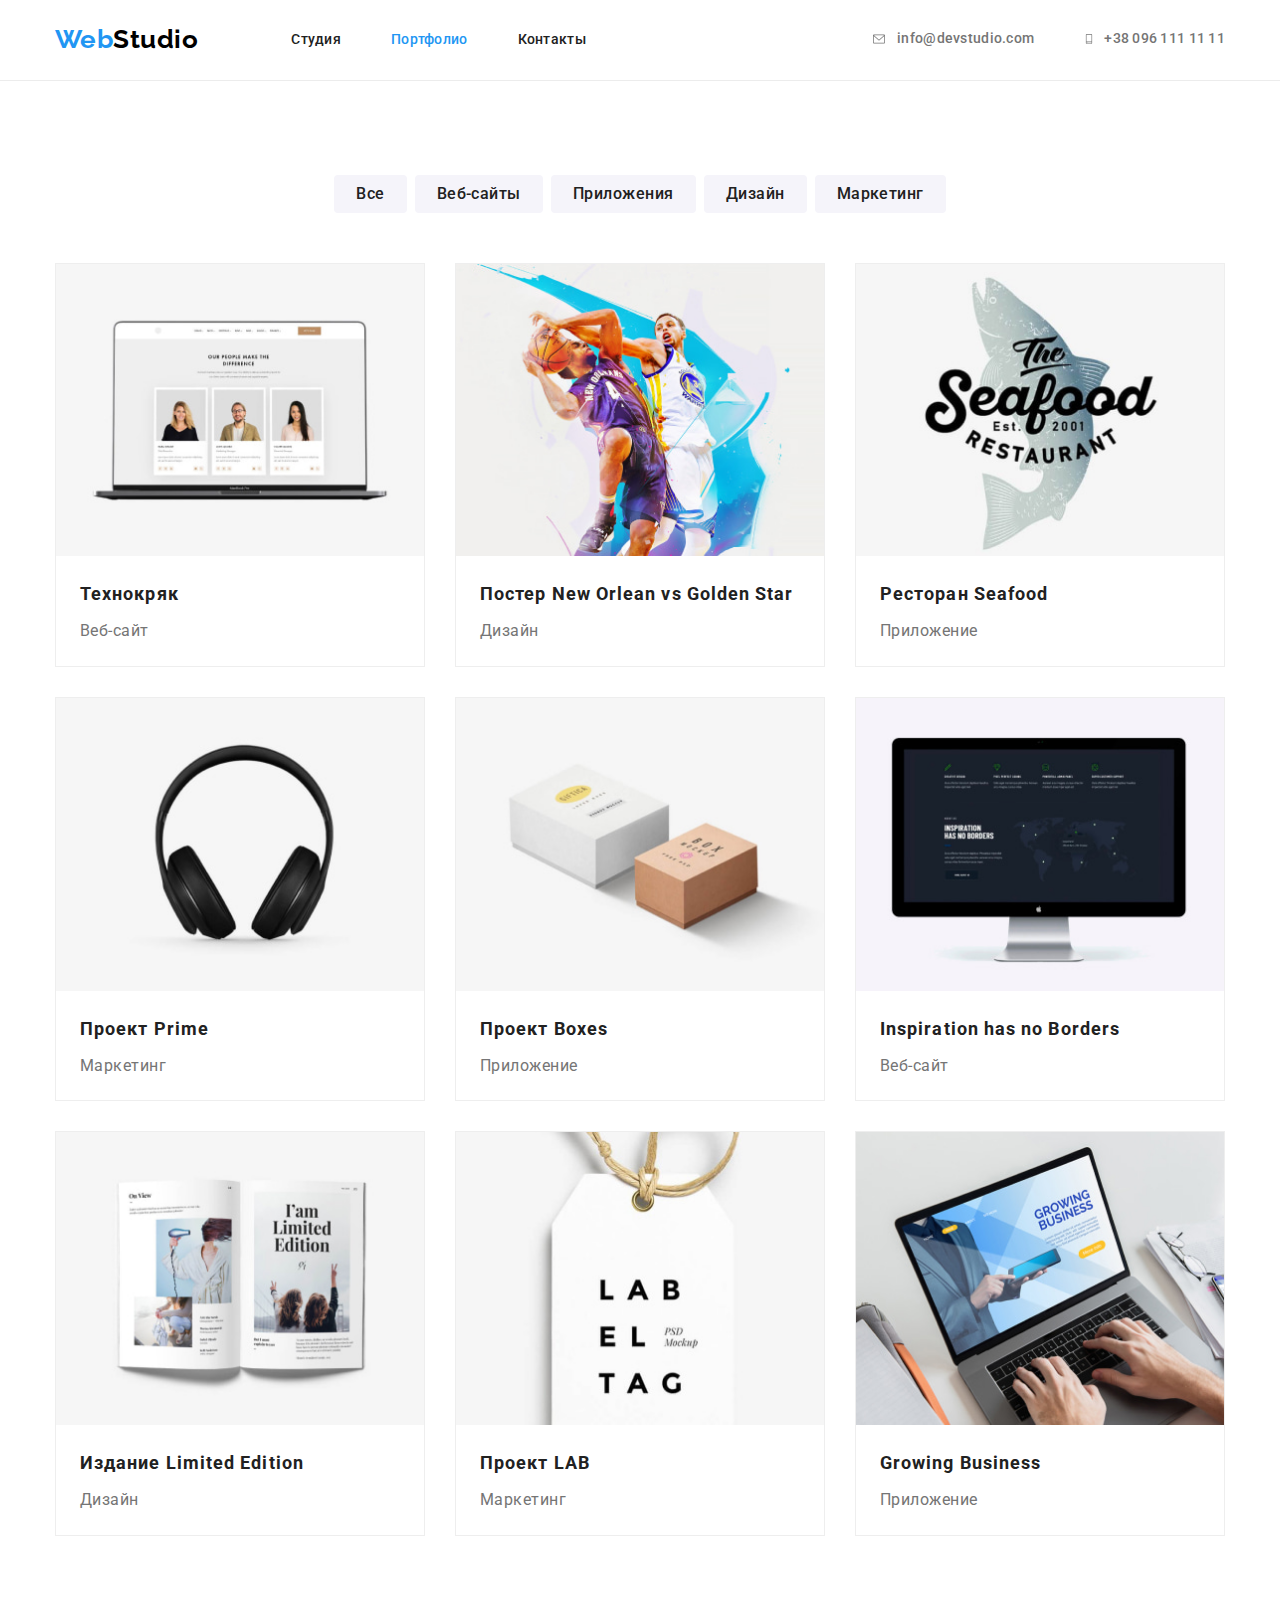
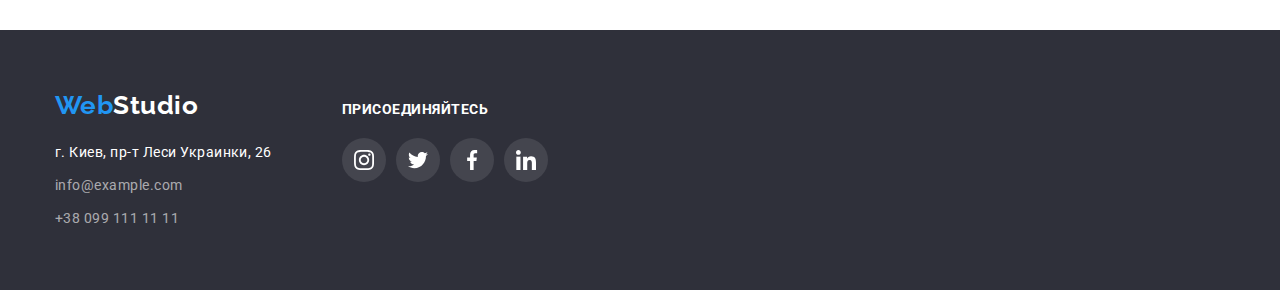
==== portfolio.html @ 02fa5efd "Initial commit" ====
<!DOCTYPE html>
<html lang="ru">
<head>
    <meta charset="UTF-8">
    <meta http-equiv="X-UA-Compatible" content="IE=edge">
    <meta name="viewport" content="width=device-width, initial-scale=1.0">
    <title>Portfolio</title>
    <link rel="preconnect" href="https://fonts.googleapis.com">
    <link rel="preconnect" href="https://fonts.gstatic.com" crossorigin>
    <link href="https://fonts.googleapis.com/css2?family=Raleway:wght@700&family=Roboto:wght@400;500;700;900&display=swap"
        rel="stylesheet">
    <link rel="stylesheet" href="https://cdnjs.cloudflare.com/ajax/libs/modern-normalize/1.1.0/modern-normalize.min.css">
    <link rel="stylesheet" href="./css/styles.css">
</head>
<body>
    <!--Header-->
    <header class="page-header portfolio">
        <div class="container">
            <a href="" class="logo-link"> <span class="logo-page-web">Web</span><span class="logo-page-studio">Studio</span></a>
            <nav>
                <ul class="site-nav list">
                    <li class="item"> <a href="./index.html" class="link ">Студия</a></li>
                    <li class="item"> <a href="./portfolio.html" class="link current">Портфолио </a></li>
                    <li class="item"> <a href="./contacts.html" class="link">Контакты</a></li>
                </ul>
            </nav>
            <ul class="contact-nav list">
                <li class="item"> <a href="mailto:info@devstudio.com" class="link envelope"> <svg class="mail-icon" width="16px"
                            height="12px">
                            <use href="./images/icons.svg#icon-envelope"></use>
                        </svg> info@devstudio.com</a></li>
                <li class="item"><a href="tel:+380961111111" class="link smartphone"> <svg class="smartphone-icon">
                            <use href="./images/icons.svg#icon-smartphone"></use>
                        </svg> +38 096 111 11 11</a></li>
            </ul>
        </div>
    </header>
    <!--Main-->
    <main>
        <section class="section projects">
            <div class="container">
                <ul class="project-filter list">
                    <li class="project-button">
                        <button type="button" class="button-filter">Все</button>
                    </li>
                    <li class="project-button">
                        <button type="button" class="button-filter">Веб-сайты</button>
                    </li>
                    <li class="project-button">
                        <button type="button" class="button-filter">Приложения</button>
                    </li>
                    <li class="project-button">
                        <button type="button" class="button-filter">Дизайн</button>
                    </li>
                    <li class="project-button">
                        <button type="button" class="button-filter">Маркетинг</button>
                    </li>
                </ul>
                   
        <!--Main menu-->
        <!--Скрытый заголовок-->
        <h1 class="visually-hidden">Список проектов</h1>
        <ul class="project-list list">
            <li class="project-item"> <a href="" class="link">
                <img src="./images/technokryak.jpg" alt="Фото Технокряк" width="370">
                <div class="project-block">
                <h2 class="project-name" >Технокряк</h2>
                <p class="project-desc">Веб-сайт</p>
                </div>
                </a>
            </li>
            <li class="project-item"> <a href="" class="link">
            <img src="./images/new_orlean.jpg" alt="Фото Нью орлеан" width="370">
            <div class="project-block">
                <h2 class="project-name">Постер New Orlean vs Golden Star</h2>
                    <p class="project-desc">Дизайн</p>
                    </div>
                </a>
            </li>
            <li class="project-item"> <a href="" class="link">
            <img src="./images/seafood.jpg" alt="Фото Си фуд" width="370">
            <div class="project-block">
                <h2 class="project-name">Ресторан Seafood</h2>
                    <p class="project-desc">Приложение</p>
                    </div>
                </a>
                </li>
            <li class="project-item"> <a href="" class="link">
                <img src="./images/prime.jpg" alt="Фото Прайм" width="370">
                <div class="project-block">
                <h2 class="project-name">Проект Prime</h2>
                <p class="project-desc">Маркетинг</p>
                </div>
                </a>
            </li>
            <li class="project-item"> <a href="" class="link">
            <img src="./images/boxes.jpg" alt="Фото Боксес" width="370">
            <div class="project-block">
                <h2 class="project-name">Проект Boxes</h2>
                <p class="project-desc">Приложение</p>
                </div>
            </a>
            </li>
            <li class="project-item"> <a href="" class="link">
            <img src="./images/no_borders.jpg" alt="Фото Но бордерс" width="370">
            <div class="project-block">
                <h2 class="project-name">Inspiration has no Borders</h2>
                <p class="project-desc">Веб-сайт</p>
                </div>
            </a>
            </li>
            <li class="project-item"> <a href="" class="link">
            <img src="./images/limited_edition.jpg" alt="Фото Лимитед едишн" width="370">
            <div class="project-block">
                <h2 class="project-name">Издание Limited Edition</h2>
                <p class="project-desc">Дизайн</p>
                </div>
            </a>
            </li>
            <li class="project-item"> <a href="" class="link">
            <img src="./images/lab.jpg" alt="Фото Лаб" width="370">
            <div class="project-block">
                <h2 class="project-name">Проект LAB</h2>
                <p class="project-desc">Маркетинг</p>
                </div>
            </a>
            </li>
            <li class="project-item"> <a href="" class="link">
            <img src="./images/gr_business.jpg" alt="Фото растущий бизнес" width="370">
            <div class="project-block">
                <h2 class="project-name">Growing Business</h2>
                <p class="project-desc">Приложение</p>
                </div>
            </a>
            </li>
        </ul>
        </div>
        </section>
    </main>

    <!--Footer-->
    <footer class="footer-nav">
        <div class="container footer">
            <div>
                <a href="" class="logo-link"><span class="logo-page-web">Web</span><span
                        class="logo-page-studio-white">Studio</span></a>
                <address class="adress">г. Киев, пр-т Леси Украинки, 26 <br>
                    <a href="mailto:info@example.com" class="contact">info@example.com</a><br>
                    <a href="tel:+380991111111" class="contact">+38 099 111 11 11</a>
                </address>
            </div>
            <div class="block-follow">
                <h3 class="follow">присоединяйтесь</h3>
                <ul class="list follow-order">
                    <li class="social instagram">
                        <a href="" class="link "><svg class="icon-footer">
                                <use href="./images/icons.svg#icon-instagram"></use>
                            </svg></a>
                    </li>
                    <li class="social twitter">
                        <a href="" class="link ">
                            <svg class="icon-footer">
                                <use href="./images/icons.svg#icon-twitter"></use>
                            </svg> </a>
                    </li>
                    <li class="social facebook">
                        <a href="" class="link ">
                            <svg class="icon-footer">
                                <use href="./images/icons.svg#icon-facebook"></use>
                            </svg>
                        </a>
                    </li>
                    <li class="social linkedin">
                        <a href="" class="link ">
                            <svg class="icon-footer">
                                <use href="./images/icons.svg#icon-linkedin"></use>
                            </svg>
                        </a>
                    </li>
                </ul>
            </div>
        </div>
    
    </footer>
</body>
---- css/styles.css ----
:root {
  --brand-blue-color: #2196f3;
  --brand-black-color: #212121;
  --brand-grey-color: #757575;
  --background-page: #ffffff;
  --brand-white-color: #ffffff;
  --background-button-grey: #f5f4fa;
  --background-darkgrey: #2f303a;
  --card-set-gap: 30px;
}
body {
  color: var(--brand-black-color);
  background-color: var(--background-page);
  font-family: Roboto, sans-serif;
  letter-spacing: 0.03em;
  margin: 0px;
}
.list {
  list-style: none;
  padding: 0;
  margin: 0;
}
.container {
  width: 1200px;
  padding-left: 15px;
  padding-right: 15px;
  margin-left: auto;
  margin-right: auto;
  /* outline: 2px solid tomato; */
}
.section {
  padding-top: 94px;
  padding-bottom: 94px;
}
img {
  display: block;
  max-width: 100%;
  height: auto;
}

/*Стили для index.html*/
/*Header*/
.page-header {
  border-bottom: 1px solid #ececec;
  /* background-color: thistle; */
}
.page-header > .container {
  display: flex;
  align-items: center;
  padding-top: 24px;
  padding-bottom: 25px;
}

.logo-link {
  text-decoration: none;
  
  margin-right: 93px;
}
.logo-page-web {
  color: var(--brand-blue-color);

  font-family: Raleway, sans-serif;
  font-style: normal;
  font-weight: bold;
  font-size: 26px;
  line-height: 1.19;
}
.logo-page-studio {
  color: #000000;

  font-family: Raleway, sans-serif;
  font-style: normal;
  font-weight: bold;
  font-size: 26px;
  line-height: 1.19;
}
.site-nav {
  display: flex;
}
.site-nav .item {
  margin-right: 50px;
}

.site-nav .item:last-child {
  margin-right: 0;
}
.site-nav .link {
  color: var(--brand-black-color);
  text-decoration: none;

  font-style: normal;
  font-weight: 500;
  font-size: 14px;
  line-height: 1.14;
  letter-spacing: 0.02em;
}
.site-nav .link.current {
  color: var(--brand-blue-color);
}
.site-nav .link:hover,
.site-nav .link:focus {
  color: var(--brand-blue-color);
}
.contact-nav {
  display: flex;
  margin-left: auto;
   
  
}
.contact-nav .item{
  
  align-items: center;
 
}
.contact-nav .item + .item {
  margin-left: 50px;
  
}

.contact-nav .link {
  display: flex;
  color: var(--brand-grey-color);
  text-decoration: none;

  font-style: normal;
  font-weight: 500;
  font-size: 14px;
  line-height: 1.14;
  letter-spacing: 0.02em;
  align-items: center;
  justify-content: center;
 
  
}
.contact-nav .link:hover .mail-icon,
.contact-nav .link:focus .mail-icon {
  fill: var(--brand-blue-color);
  cursor: pointer;
}
.contact-nav .link:hover,
.contact-nav .link:focus{
  color: var(--brand-blue-color);
}

.mail-icon{
 display: inline-block;
 
  fill: currentColor;
  width: 16px;
  height: 12px;
  margin-right: 10px;

    
}

.smartphone-icon{
  width: 10px;
  height: 12px;
  
  margin-right: 10px;
  fill: currentColor;
}

/* .contact-nav .link::before{
  display: inline-block;
  align-items: center;
  content: "";
 background-position: center;
 background-size: contain;
  margin-right: 10px; */
  
  
  /* background-color: #212121; */
  
/* } */
/* .contact-nav .link.envelope::before{
   height: 12px;
  width: 16px;
  background-image: url(../images/envelope.svg);
}
.contact-nav .link.smartphone::before{
   height: 16px;
  width: 10px;
  background-image: url(../images/smartphone.svg);
} */


/*main*/
.section-hero-title {
  /* background-color: var(--background-darkgrey); */
  background-image: linear-gradient( rgba(47, 48, 58, 0.4), rgba(47, 48, 58, 0.4)),
  url("../images/hero.jpg");
  height: 600px;
  max-width: 1600px;
  margin-right: auto;
  margin-left: auto;

  padding-top: 200px;
  padding-bottom: 200px;
}
.container.hero {
  text-align: center;
}
.hero-title {
  color: var(--brand-white-color);

  font-style: normal;
  font-weight: 900;
  font-size: 44px;
  line-height: 1.36;

  letter-spacing: 0.06em;
  text-transform: uppercase;

  width: 700px;
  margin-right: auto;
  margin-left: auto;
  margin-bottom: 30px;
  margin-top: 0px;
}

.button {
  all: unset;
  background-color: var(--brand-blue-color);
  color: var(--brand-white-color);
  box-shadow: 0px 4px 4px rgba(0, 0, 0, 0.15);
  border-radius: 4px;

  cursor: pointer;

  font-family: inherit;
  font-style: normal;
  font-weight: bold;
  font-size: 16px;
  line-height: 1.87;
  text-align: center;
  letter-spacing: 0.06em;

  display: inline-block;
  padding: 10px 32px;
}
.button:hover,
.button:focus {
  filter: drop-shadow(0px 4px 4px rgba(0, 0, 0, 0.25))
    drop-shadow(0px 4px 4px rgba(0, 0, 0, 0.25));
}

/* Наши преимущества */
.section.features {
  padding-bottom: 0;
  /*   
  background-color: yellow; */
}
/* Скрытый заголовок */
.visually-hidden {
  position: absolute;
  width: 1px;
  height: 1px;
  margin: -1px;
  border: 0;
  padding: 0;
  white-space: nowrap;
  clip-path: inset(100%);
  clip: rect(0 0 0 0);
  overflow: hidden;
}
.features-item {
  margin-right: 30px;
}
.features-item:last-child {
  margin-right: 0;
}
.features-list{
  display: flex;
  width: 270px;
  height: 120px;
background-color: var(--background-button-grey);
margin-bottom: 30px;
align-items: center;
justify-content: center;
}
.features-icon{
  width: 70px;
  height: 70px;
  
}

/* .features-item::before{
  content: "";
display: block;
height: 120px;
margin-bottom: 30px;
background-color:var(--background-button-grey);


}
.features-item.icon-antenna::before{

background-image: url(../images/icon-antenna.svg);
background-repeat: no-repeat;
background-position:center;
}
.features-item.icon-clock::before{

background-image: url(../images/icon-clock.svg);
background-repeat: no-repeat;
background-position:center;
}
.features-item.icon-diagram::before{

background-image: url(../images/icon-diagram.svg);
background-repeat: no-repeat;
background-position:center;
}
.features-item.icon-astronaut::before{

background-image: url(../images/icon-astronaut.svg);
background-repeat: no-repeat;
background-position:center;
} */
.subtitle .features {
  font-style: normal;
  font-size: 14px;
  line-height: 1.14;
  text-transform: uppercase;
  margin-bottom: 10px;
  margin-top: 0;
}
.subtitle .features-desc {
  color: var(--brand-grey-color);

  font-size: 14px;
  line-height: 1.71;
  margin-bottom: 0;
  margin-top: 0;
}
.subtitle.list {
  display: flex;
}
/* Чем мы занимаемся */
.item-activity {
  margin-right: 30px;
}
.item-activity:last-child {
  margin-right: 0;
}
.section.activity {
  /* background-color: rebeccapurple; */
  
}
.title {
  font-style: normal;
  font-size: 36px;
  line-height: 1.16;
  text-align: center;
  margin-top: 0;
  /* padding-top: 0; */
  margin-bottom: 50px;
}
.list.activity {
  display: flex;
}
/* Наша команда */
.section.team {
  background-color: var(--background-button-grey);
  
}
.team-person {
  background-color: var(--brand-white-color);
  box-shadow: 0px 1px 3px rgba(0, 0, 0, 0.12), 0px 1px 1px rgba(0, 0, 0, 0.14),
    0px 2px 1px rgba(0, 0, 0, 0.2);
  border-radius: 0px 0px 4px 4px;
  margin-right: 30px;
}
.team-person:last-child {
  margin-right: 0;
}
.name-block {
  padding-top: 30px;
  padding-bottom: 30px;
}
.team-card.list {
  display: flex;
}
/* .team-title {
  font-style: normal;
  font-size: 36px;
  line-height: 1.16;
  text-align: center;
  margin-top: 0;
  margin-bottom: 50px;
   */
/* } */
.team-person .name {
  font-style: normal;
  font-weight: 500;
  font-size: 16px;
  line-height: 1.18;
  text-align: center;
  margin-top: 0;
  margin-bottom: 10px;
}
.team-person .job {
  color: var(--brand-grey-color);

  font-style: normal;
  font-size: 16px;
  line-height: 1.18;
  text-align: center;
  margin-top: 0;
  margin-bottom: 16px;
}
.team-follow{
  display: flex;
  margin-right: 32px;
  margin-left: 32px;
}



.team-follow .link{
 display: flex;
  justify-content: center;
  align-items: center;
  width: 44px;
  height: 44px;
}
.team-follow .social{
margin-right: 10px;
}
.team-follow .social:last-child{
margin-right: 0;
}
.social-icon{
display: inline-block;
  width: 20px;
  height: 20px;
  fill: #AFB1B8;}

.team-follow .link:hover .social-icon,
.team-follow .link:focus .social-icon{
fill: var(--background-page);
}
.team-follow .link:hover,
.team-follow .link:focus{
  background-color: var(--brand-blue-color);
  border-radius: 50%;
}

/* .team-follow .social::before{
  
  background-color: #2196f3;
}
.social.instagram-team::before{
  background-image: url(../images/instagram.svg);
}
.social.twitter-team::before{
  background-image: url(../images/twitter.svg);
}
.social.facebook-team::before{
  background-image: url(../images/facebook.svg);
}
.social.linkedin-team::before{
  background-image: url(../images/linkedin.svg);
} */

/* Постоянные клиенты */
.client.list{
  display: flex;
  margin: 0;
 
}
.client-item >.link{
  display: flex;
  width: 100%;
  height: 100%;
  border: 1px solid #AFB1B8;
  border-radius: 4px;
  align-items: center;
  justify-content: center;
  
  
}
.client-item{
  display: inline-block;
  
  width: 170px;
  height: 92px;
  margin-right: 30px;
   
}
.client-item:last-child{
  margin-right: 0;
}
.company-icon{
  
  width: 106px;
  height: 60px;
  fill: #AFB1B8;
 
  
}
.client-item >.link:hover .company-icon,
.client-item >.link:focus .company-icon{
  fill: var(--brand-blue-color);
}
.client-item >.link:hover,
.client-item >.link:focus{
  border: 1px solid var(--brand-blue-color);
}


/*footer*/
.footer-nav {
  padding-top: 60px;
  padding-bottom: 60px;
  background-color: var(--background-darkgrey);
  
}

.container.footer{
  display: flex;
}
.adress {
  color: var(--brand-white-color);

  font-style: normal;
  font-weight: normal;
  font-size: 14px;
  line-height: 1.71;
  
}
.footer-nav .contact {
  color: rgba(255, 255, 255, 0.6);
  text-decoration: none;

  font-style: normal;
  font-weight: normal;
  font-size: 14px;
  line-height: 1.71;
  display: inline-block;
  padding-top: 9px;
}
.footer-nav .contact:focus,
.footer-nav .contact:hover {
  color: var(--brand-blue-color);
}
.logo-page-studio-white {
  color: var(--brand-white-color);

  font-family: Raleway, sans-serif;
  font-style: normal;
  font-weight: bold;
  font-size: 26px;
  line-height: 1.19;
}

.footer-nav .logo-link {
  display: inline-block;

  padding-bottom: 20px;
  margin-right: 0;
}
.block-follow{
  margin-left: 70px;
  padding-top: 12px;
  padding-bottom: 40px;
}
.follow{
font-style: normal;
font-size: 14px;
line-height: 1.14;

  margin-top: 0;
  margin-bottom: 20px;
  color: var(--brand-white-color);
  text-transform: uppercase;
}
.follow-order{
  display: flex;
  margin-top: 0;
}
.follow-order .social{
margin-right: 10px;
}
.follow-order .social:last-child{
  margin-right: 0;
}

.social .link{
 
  display: flex;
  background-color:  rgba(255, 255, 255, 0.1);
  border-radius: 50%;
  justify-content: center;
  align-items: center;
  width: 44px;
  height: 44px;
}

/* .social::before{
  display: block;
  content: "";
  width: 44px;
  height: 44px;
  border-radius: 50%;
  background-position: center;
  background-repeat: no-repeat;
  background-size: 20px 20px;
    
} */

.icon-footer{
  display: inline-block;
  width: 20px;
  height: 20px;
  fill: var(--background-page);
}
.follow-order > .social .link:hover,
.follow-order > .social .link:focus{
  background-color: var(--brand-blue-color);
  border-radius: 50%;
  width: 44px;
  height: 44px;
  cursor: pointer;
}
/* .social.instagram::before{
  background-image: url(../images/instagram.svg);
  background-color: rgba(255, 255, 255, 0.1);
}
.social.twitter::before{
  background-image: url(../images/twitter.svg);
   background-color: rgba(255, 255, 255, 0.1);
}
.social.facebook::before{
  background-image: url(../images/facebook.svg);
   background-color: rgba(255, 255, 255, 0.1);
}
.social.linkedin::before{
  background-image: url(../images/linkedin.svg);
   background-color: rgba(255, 255, 255, 0.1);
} */


/*portfolio.html*/

.project-filter {
  margin-bottom: 50px;

  display: flex;
  justify-content: center;
}
.projects {
  /* background-color: rgb(160, 194, 194); */
 
}
.project-button {
  
  margin-right: 8px;
}
.project-button:last-child {
  margin-right: 0;
}

.button-filter {
  all: unset;
  color: inherit;
  background-color: var(--background-button-grey);
  border-radius: 4px;
  font-family: inherit;

  font-style: normal;
  font-weight: 500;
  font-size: 16px;
  line-height: 1.62;
  text-align: center;

  padding: 6px 22px;
}
.button-filter:hover,
.button-filter:focus {
  color: var(--brand-white-color);
  background-color: var(--brand-blue-color);
  cursor: pointer;
  box-shadow: 0px 3px 1px rgba(0, 0, 0, 0.1), 0px 1px 2px rgba(0, 0, 0, 0.08),
    0px 2px 2px rgba(0, 0, 0, 0.12);
  border-radius: 4px;
}
.project-list .link {
  text-decoration: none;
}
.project-list {
  display: flex;
  flex-wrap: wrap;
  margin-left: calc(-1 * var(--card-set-gap));
  margin-top: calc(-1 * var(--card-set-gap));
}
.project-item {
  background-color: var(--brand-white-color);
  border: 1px solid #eeeeee;
  box-sizing: border-box;
  margin-top: var(--card-set-gap);
  margin-left: var(--card-set-gap);
  flex-basis: calc((100% - 90px) / 3);
}
.project-item:hover{
  box-shadow: 0px 1px 1px rgba(0, 0, 0, 0.12), 0px 4px 4px rgba(0, 0, 0, 0.06), 1px 4px 6px rgba(0, 0, 0, 0.16);
}

.project-name {
  color: var(--brand-black-color);
  font-style: normal;
  font-weight: bold;
  font-size: 18px;
  line-height: 2;
  letter-spacing: 0.06em;
  margin-top: 0;
  margin-bottom: 4px;
  
}
.project-desc {
  color: var(--brand-grey-color);
  font-style: normal;
  font-weight: normal;
  font-size: 16px;
  line-height: 1.87;
  margin:0;
}
.project-block{
  padding: 20px 24px;
}
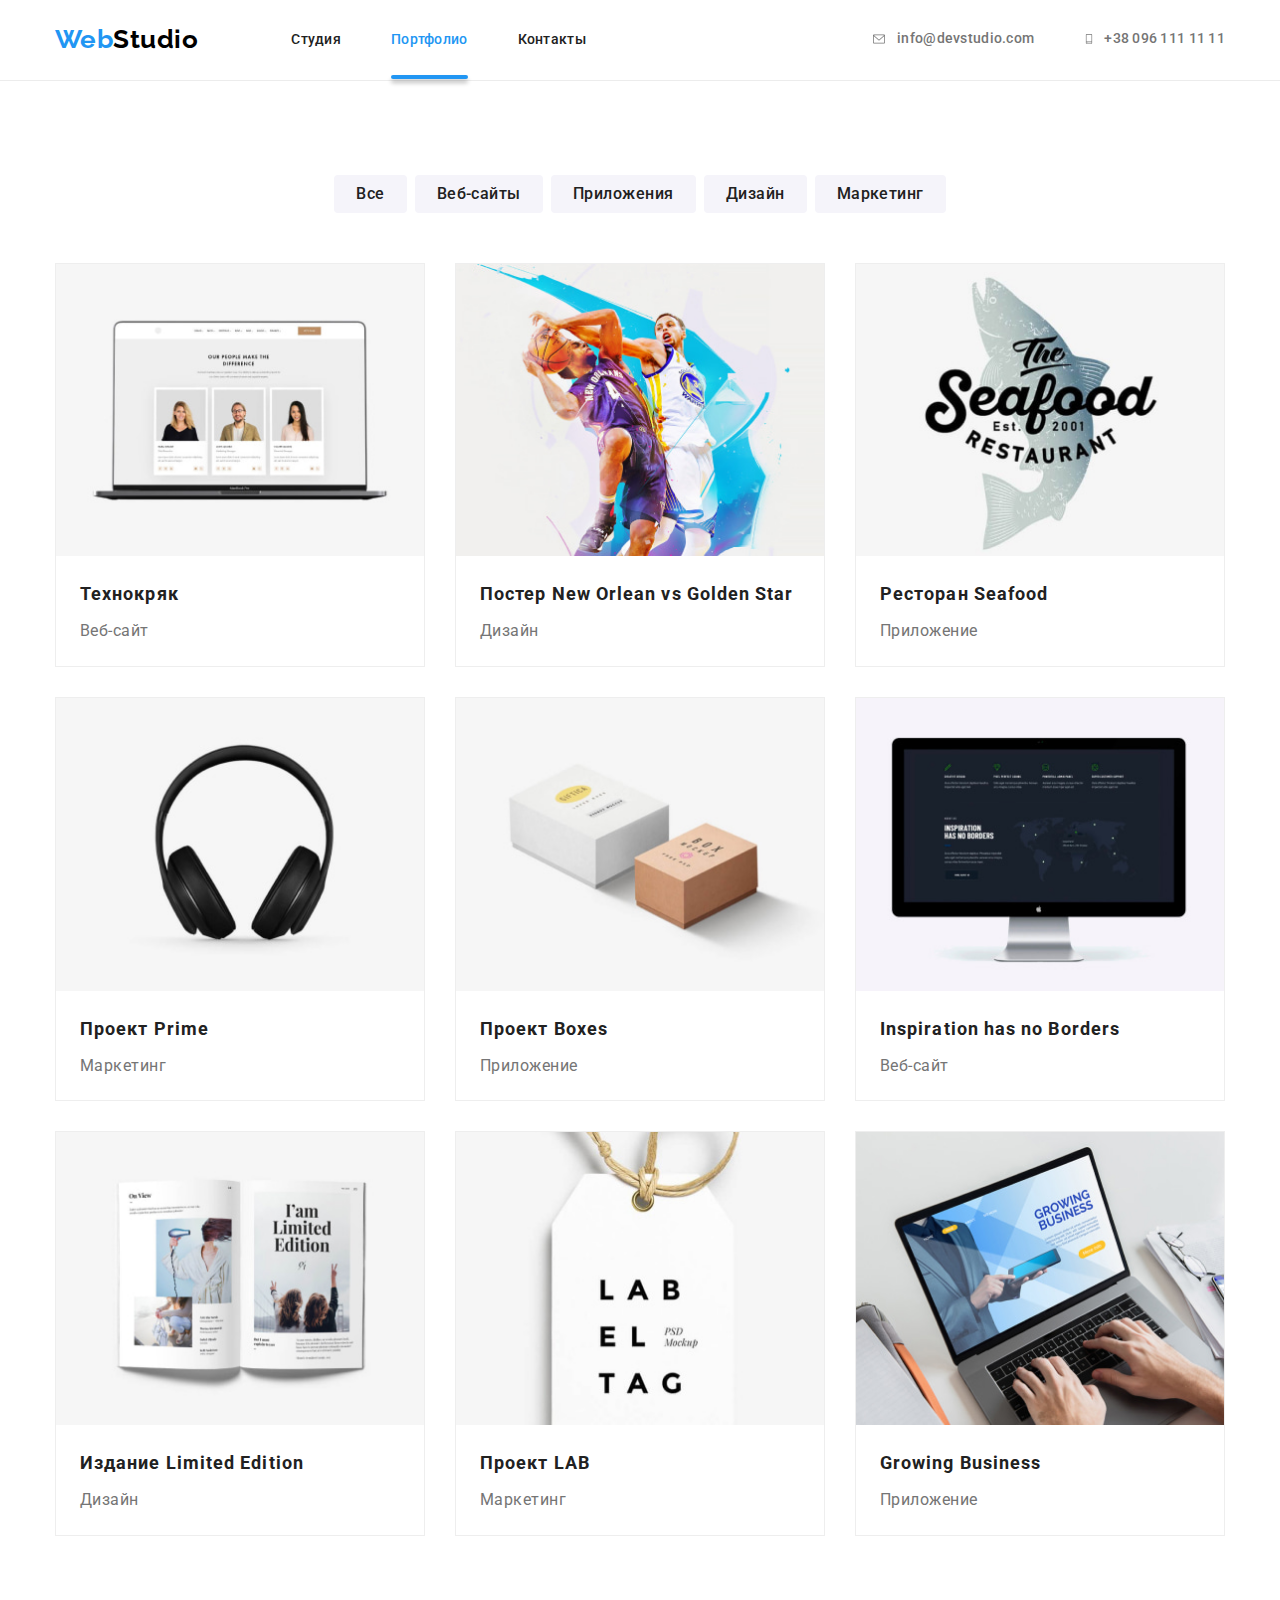
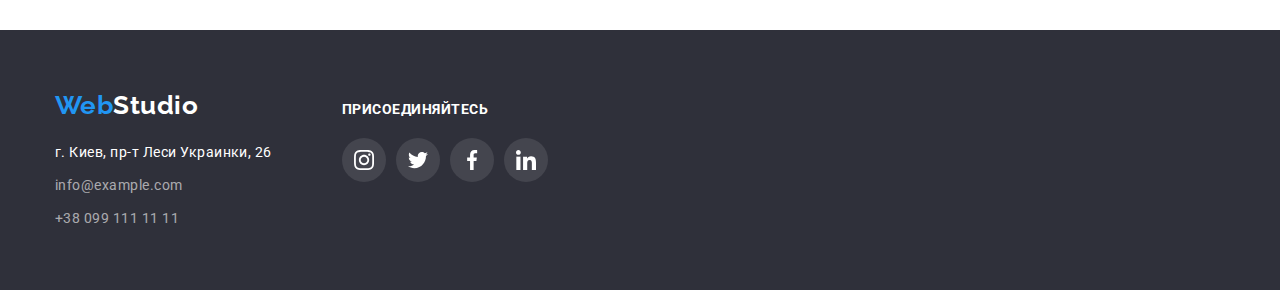
==== commit ad21e3c4: "Добавляет линию подчеркивания и оверлей в портфолио и" ====
--- a/portfolio.html
+++ b/portfolio.html
@@ -62,7 +62,11 @@
         <h1 class="visually-hidden">Список проектов</h1>
         <ul class="project-list list">
             <li class="project-item"> <a href="" class="link">
+                <div class="project-img">
                 <img src="./images/technokryak.jpg" alt="Фото Технокряк" width="370">
+                <p class="project-text">Технокряк это современная площадка распространения коронавируса. Компании используют эту платформу для цифрового
+                шпионажа и атак на защищённые сервера конкурентов.</p>
+                </div>
                 <div class="project-block">
                 <h2 class="project-name" >Технокряк</h2>
                 <p class="project-desc">Веб-сайт</p>
--- a/css/styles.css
+++ b/css/styles.css
@@ -7,6 +7,7 @@
   --background-button-grey: #f5f4fa;
   --background-darkgrey: #2f303a;
   --card-set-gap: 30px;
+  --animation: 250ms cubic-bezier(0.4, 0, 0.2, 1);
 }
 body {
   color: var(--brand-black-color);
@@ -93,9 +94,26 @@
   font-size: 14px;
   line-height: 1.14;
   letter-spacing: 0.02em;
+  position: relative;
+  padding-top: 32px;
+  padding-bottom: 32px;
 }
 .site-nav .link.current {
   color: var(--brand-blue-color);
+}
+.link.current::after{
+  content: "";
+  display: block;
+  width: 100%;
+  height: 4px;
+  background-color: var(--brand-blue-color);
+box-shadow: 0px 4px 4px rgba(0, 0, 0, 0.25);
+border-radius: 2px;
+
+  position: absolute;
+  bottom: 0;
+  left: 0;
+  
 }
 .site-nav .link:hover,
 .site-nav .link:focus {
@@ -155,7 +173,7 @@
 
 .smartphone-icon{
   width: 10px;
-  height: 12px;
+  height: 16px;
   
   margin-right: 10px;
   fill: currentColor;
@@ -642,6 +660,10 @@
 } */
 
 
+
+
+
+
 /*portfolio.html*/
 
 .project-filter {
@@ -702,9 +724,14 @@
   margin-top: var(--card-set-gap);
   margin-left: var(--card-set-gap);
   flex-basis: calc((100% - 90px) / 3);
+  
 }
 .project-item:hover{
   box-shadow: 0px 1px 1px rgba(0, 0, 0, 0.12), 0px 4px 4px rgba(0, 0, 0, 0.06), 1px 4px 6px rgba(0, 0, 0, 0.16);
+  
+}
+.project-item:hover .project-text{
+transform: translateY(0);
 }
 
 .project-name {
@@ -730,3 +757,29 @@
   padding: 20px 24px;
 }
 
+.project-img{
+  position: relative;
+  overflow: hidden;
+}
+.project-text{
+  position: absolute;
+  left: 0;
+  bottom: 0;
+  width: 100%;
+  height: 100%;
+  background-color: var(--brand-blue-color);
+display: flex;
+justify-content: center;
+align-items: center;
+padding: 63px 24px;
+margin-bottom: 0;
+
+color: var(--background-page);
+font-weight: 400;
+font-size: 18px;
+line-height: 1.56;
+letter-spacing: 0.03em;
+transform: translateY(100%);
+transition: transform var(--animation);
+
+}
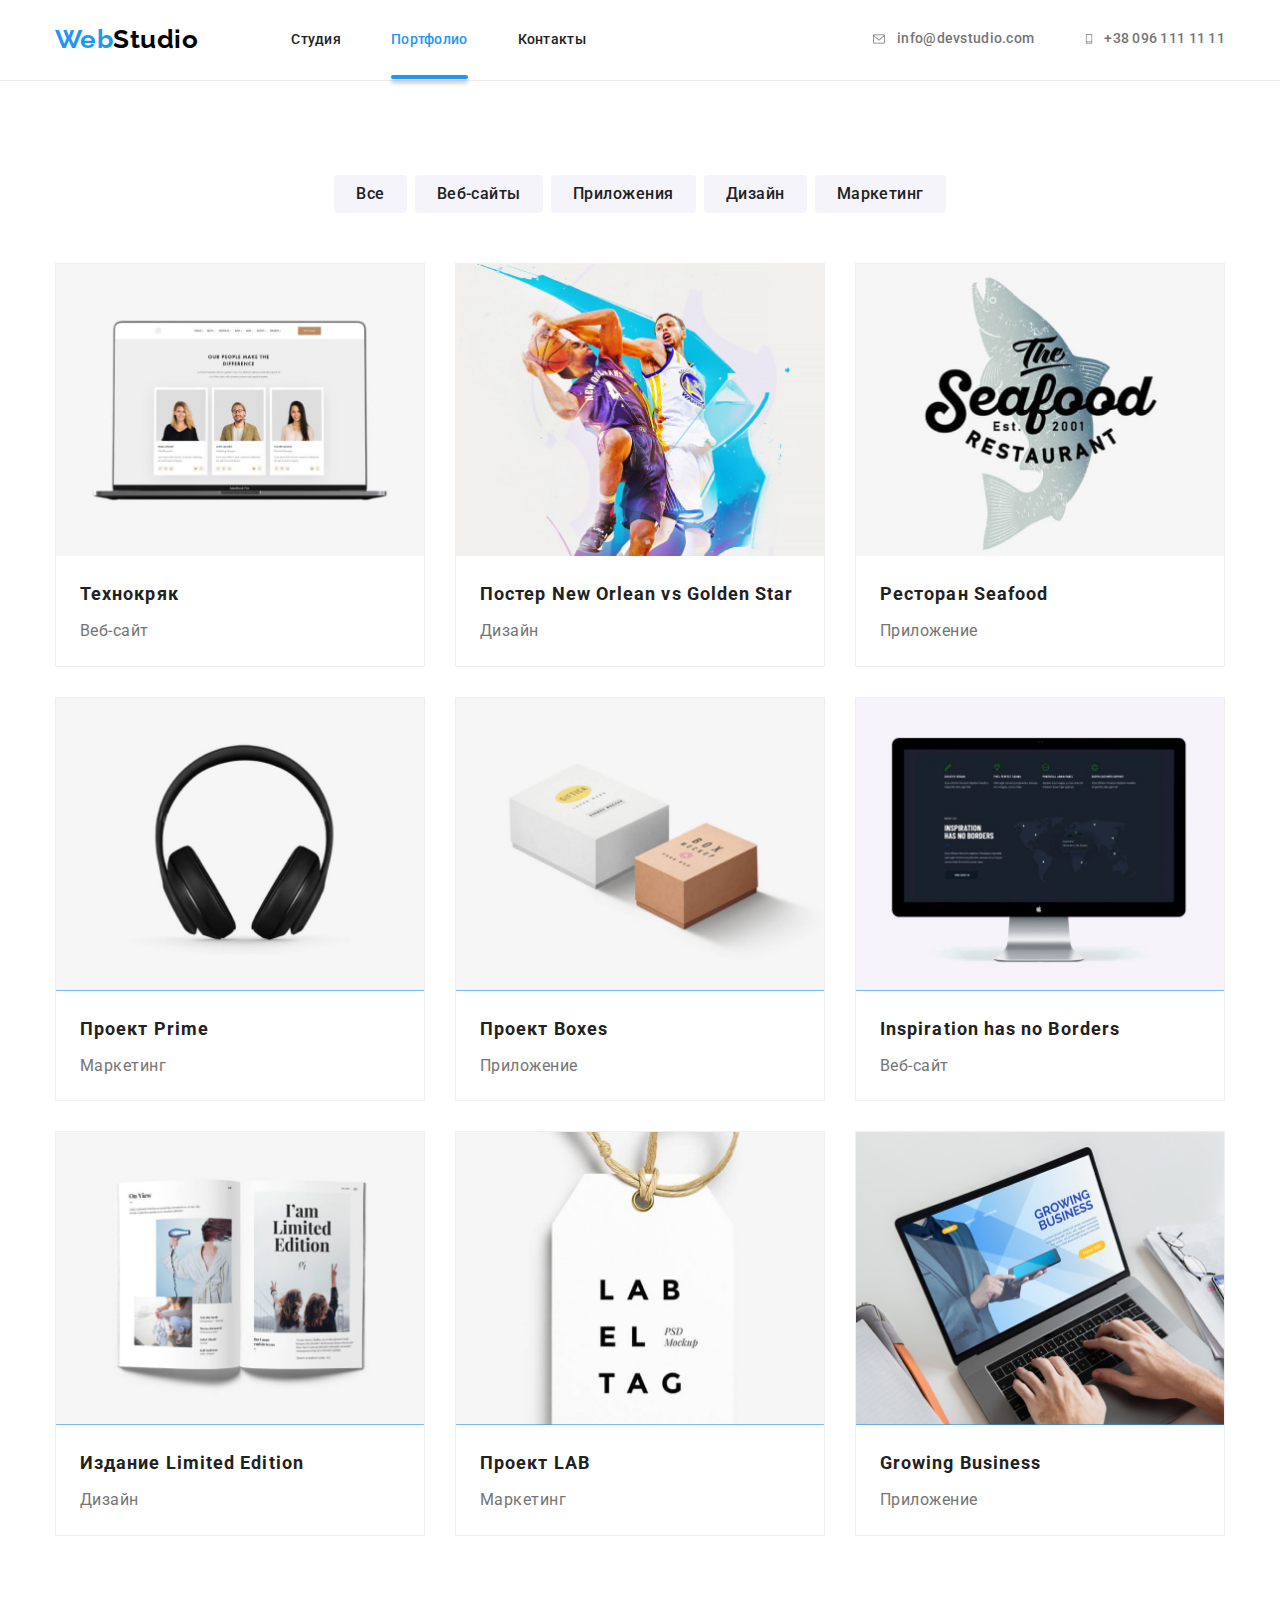
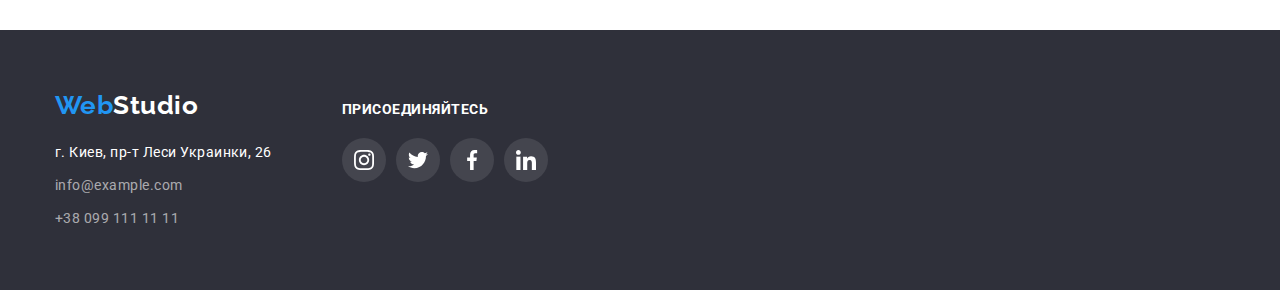
==== commit 6813cd5e: "Добавляет переходы и модальное окно" ====
--- a/portfolio.html
+++ b/portfolio.html
@@ -74,23 +74,35 @@
                 </a>
             </li>
             <li class="project-item"> <a href="" class="link">
-            <img src="./images/new_orlean.jpg" alt="Фото Нью орлеан" width="370">
-            <div class="project-block">
+            <div class="project-img">
+                <img src="./images/new_orlean.jpg" alt="Фото Нью орлеан" width="370">
+            <p class="project-text">Технокряк это современная площадка распространения коронавируса. Компании используют эту платформу для цифрового
+                шпионажа и атак на защищённые сервера конкурентов.</p>
+                </div>
+                <div class="project-block">
                 <h2 class="project-name">Постер New Orlean vs Golden Star</h2>
                     <p class="project-desc">Дизайн</p>
                     </div>
                 </a>
             </li>
             <li class="project-item"> <a href="" class="link">
-            <img src="./images/seafood.jpg" alt="Фото Си фуд" width="370">
-            <div class="project-block">
+            <div class="project-img">
+                <img src="./images/seafood.jpg" alt="Фото Си фуд" width="370">
+             <p class="project-text">Технокряк это современная площадка распространения коронавируса. Компании используют эту платформу для цифрового
+                шпионажа и атак на защищённые сервера конкурентов.</p>
+                </div>
+                <div class="project-block">
                 <h2 class="project-name">Ресторан Seafood</h2>
                     <p class="project-desc">Приложение</p>
                     </div>
                 </a>
                 </li>
             <li class="project-item"> <a href="" class="link">
+               <div class="project-img">
                 <img src="./images/prime.jpg" alt="Фото Прайм" width="370">
+                 <p class="project-text">Технокряк это современная площадка распространения коронавируса. Компании используют эту платформу для цифрового
+                шпионажа и атак на защищённые сервера конкурентов.</p>
+                </div>
                 <div class="project-block">
                 <h2 class="project-name">Проект Prime</h2>
                 <p class="project-desc">Маркетинг</p>
@@ -98,40 +110,60 @@
                 </a>
             </li>
             <li class="project-item"> <a href="" class="link">
-            <img src="./images/boxes.jpg" alt="Фото Боксес" width="370">
-            <div class="project-block">
+            <div class="project-img">
+                <img src="./images/boxes.jpg" alt="Фото Боксес" width="370">
+             <p class="project-text">Технокряк это современная площадка распространения коронавируса. Компании используют эту платформу для цифрового
+                шпионажа и атак на защищённые сервера конкурентов.</p>
+                </div>
+                <div class="project-block">
                 <h2 class="project-name">Проект Boxes</h2>
                 <p class="project-desc">Приложение</p>
                 </div>
             </a>
             </li>
             <li class="project-item"> <a href="" class="link">
-            <img src="./images/no_borders.jpg" alt="Фото Но бордерс" width="370">
-            <div class="project-block">
+            <div class="project-img">
+                <img src="./images/no_borders.jpg" alt="Фото Но бордерс" width="370">
+             <p class="project-text">Технокряк это современная площадка распространения коронавируса. Компании используют эту платформу для цифрового
+                шпионажа и атак на защищённые сервера конкурентов.</p>
+                </div>
+                <div class="project-block">
                 <h2 class="project-name">Inspiration has no Borders</h2>
                 <p class="project-desc">Веб-сайт</p>
                 </div>
             </a>
             </li>
             <li class="project-item"> <a href="" class="link">
-            <img src="./images/limited_edition.jpg" alt="Фото Лимитед едишн" width="370">
-            <div class="project-block">
+            <div class="project-img">
+                <img src="./images/limited_edition.jpg" alt="Фото Лимитед едишн" width="370">
+             <p class="project-text">Технокряк это современная площадка распространения коронавируса. Компании используют эту платформу для цифрового
+                шпионажа и атак на защищённые сервера конкурентов.</p>
+                </div>
+                <div class="project-block">
                 <h2 class="project-name">Издание Limited Edition</h2>
                 <p class="project-desc">Дизайн</p>
                 </div>
             </a>
             </li>
             <li class="project-item"> <a href="" class="link">
-            <img src="./images/lab.jpg" alt="Фото Лаб" width="370">
-            <div class="project-block">
+            <div class="project-img">
+                <img src="./images/lab.jpg" alt="Фото Лаб" width="370">
+             <p class="project-text">Технокряк это современная площадка распространения коронавируса. Компании используют эту платформу для цифрового
+                шпионажа и атак на защищённые сервера конкурентов.</p>
+                </div>
+                <div class="project-block">
                 <h2 class="project-name">Проект LAB</h2>
                 <p class="project-desc">Маркетинг</p>
                 </div>
             </a>
             </li>
             <li class="project-item"> <a href="" class="link">
-            <img src="./images/gr_business.jpg" alt="Фото растущий бизнес" width="370">
-            <div class="project-block">
+            <div class="project-img">
+                <img src="./images/gr_business.jpg" alt="Фото растущий бизнес" width="370">
+             <p class="project-text">Технокряк это современная площадка распространения коронавируса. Компании используют эту платформу для цифрового
+                шпионажа и атак на защищённые сервера конкурентов.</p>
+                </div>
+                <div class="project-block">
                 <h2 class="project-name">Growing Business</h2>
                 <p class="project-desc">Приложение</p>
                 </div>
--- a/css/styles.css
+++ b/css/styles.css
@@ -97,6 +97,8 @@
   position: relative;
   padding-top: 32px;
   padding-bottom: 32px;
+
+  transition: color var(--animation) ;
 }
 .site-nav .link.current {
   color: var(--brand-blue-color);
@@ -147,7 +149,7 @@
   letter-spacing: 0.02em;
   align-items: center;
   justify-content: center;
- 
+ transition: color var(--animation);
   
 }
 .contact-nav .link:hover .mail-icon,
@@ -167,6 +169,7 @@
   width: 16px;
   height: 12px;
   margin-right: 10px;
+  transition: fill var(--animation), cursor var(--animation);
 
     
 }
@@ -256,11 +259,64 @@
 
   display: inline-block;
   padding: 10px 32px;
+
+  transition: filter var(--animation);
 }
 .button:hover,
 .button:focus {
   filter: drop-shadow(0px 4px 4px rgba(0, 0, 0, 0.25))
     drop-shadow(0px 4px 4px rgba(0, 0, 0, 0.25));
+}
+/* Маодальное окно*/
+.backdrop {
+  position: fixed;
+  top: 0;
+  left: 50%;
+  transform: translateX(-50%);
+  width: 100vw;
+  height: 100vh;
+  background-color: rgba(0, 0, 0, 0.2);
+  opacity: 1;
+  visibility: visible;
+  pointer-events: initial;
+  transition: opacity var(--animation), visibility var(--animation);
+  
+}
+.backdrop.is-hidden{
+opacity: 0;
+visibility: hidden;
+pointer-events: none;
+}
+.modal-wrapper{
+  position: absolute;
+  width: 528px;
+  height: 581px;
+  background-color: var(--background-page);
+  box-shadow: 0px 1px 3px rgba(0, 0, 0, 0.12),
+  0px 1px 1px rgba(0, 0, 0, 0.14),
+  0px 2px 1px rgba(0, 0, 0, 0.2);
+  border-radius: 4px;
+  top: 50%;
+  left: 50%;
+  transform: translate(-50%, -50%);
+}
+.modal-button{
+  position: absolute;
+  top: 8px;
+  right: 8px;
+  width: 30px;
+  height: 30px;
+  border: 1px solid rgba(0, 0, 0, 0.1);
+  border-radius: 50%;
+  cursor: pointer;
+  
+  background-color: var(--background-page);
+   
+}
+.close{
+  display: inline-block;
+  text-align: center;
+  
 }
 
 /* Наши преимущества */
@@ -358,6 +414,8 @@
 /* Чем мы занимаемся */
 .item-activity {
   margin-right: 30px;
+  position: relative;
+  
 }
 .item-activity:last-child {
   margin-right: 0;
@@ -377,6 +435,27 @@
 }
 .list.activity {
   display: flex;
+}
+
+.desc-activity{
+position: absolute;
+left: 0;
+bottom: 0;
+display: flex;
+justify-content: center;
+align-items: center;
+width: 100%;
+height: 70px;
+margin-bottom: 0;
+background-color: rgba(47, 48, 58, 0.8);
+
+font-weight: 700;
+font-size: 14px;
+line-height: 1.14;
+text-align: center;
+letter-spacing: 0.03em;
+text-transform: uppercase;
+color: var(--background-page);
 }
 /* Наша команда */
 .section.team {
@@ -442,6 +521,7 @@
   align-items: center;
   width: 44px;
   height: 44px;
+  transition: background-color var(--animation), border-radius var(--animation);
 }
 .team-follow .social{
 margin-right: 10px;
@@ -453,7 +533,8 @@
 display: inline-block;
   width: 20px;
   height: 20px;
-  fill: #AFB1B8;}
+  fill: #AFB1B8;
+transition: fill var(--animation);}
 
 .team-follow .link:hover .social-icon,
 .team-follow .link:focus .social-icon{
@@ -496,7 +577,7 @@
   border-radius: 4px;
   align-items: center;
   justify-content: center;
-  
+  transition: border var(--animation);
   
 }
 .client-item{
@@ -515,6 +596,7 @@
   width: 106px;
   height: 60px;
   fill: #AFB1B8;
+  transition: fill var(--animation);
  
   
 }
@@ -558,6 +640,7 @@
   line-height: 1.71;
   display: inline-block;
   padding-top: 9px;
+  transition: color var(--animation);
 }
 .footer-nav .contact:focus,
 .footer-nav .contact:hover {
@@ -614,6 +697,7 @@
   align-items: center;
   width: 44px;
   height: 44px;
+  transition: background-color var(--animation), cursor var(--animation);
 }
 
 /* .social::before{
@@ -637,9 +721,7 @@
 .follow-order > .social .link:hover,
 .follow-order > .social .link:focus{
   background-color: var(--brand-blue-color);
-  border-radius: 50%;
-  width: 44px;
-  height: 44px;
+ 
   cursor: pointer;
 }
 /* .social.instagram::before{
@@ -698,6 +780,8 @@
   text-align: center;
 
   padding: 6px 22px;
+
+  transition: color var(--animation), background-color var(--animation), box-shadow var(--animation);
 }
 .button-filter:hover,
 .button-filter:focus {
@@ -706,7 +790,7 @@
   cursor: pointer;
   box-shadow: 0px 3px 1px rgba(0, 0, 0, 0.1), 0px 1px 2px rgba(0, 0, 0, 0.08),
     0px 2px 2px rgba(0, 0, 0, 0.12);
-  border-radius: 4px;
+  
 }
 .project-list .link {
   text-decoration: none;
@@ -724,13 +808,15 @@
   margin-top: var(--card-set-gap);
   margin-left: var(--card-set-gap);
   flex-basis: calc((100% - 90px) / 3);
-  
-}
-.project-item:hover{
+  transition: box-shadow var(--animation);
+}
+.project-item:hover,
+.project-item:focus{
   box-shadow: 0px 1px 1px rgba(0, 0, 0, 0.12), 0px 4px 4px rgba(0, 0, 0, 0.06), 1px 4px 6px rgba(0, 0, 0, 0.16);
   
 }
-.project-item:hover .project-text{
+.project-item:hover .project-text,
+.project-item:focus .project-text{
 transform: translateY(0);
 }
 
